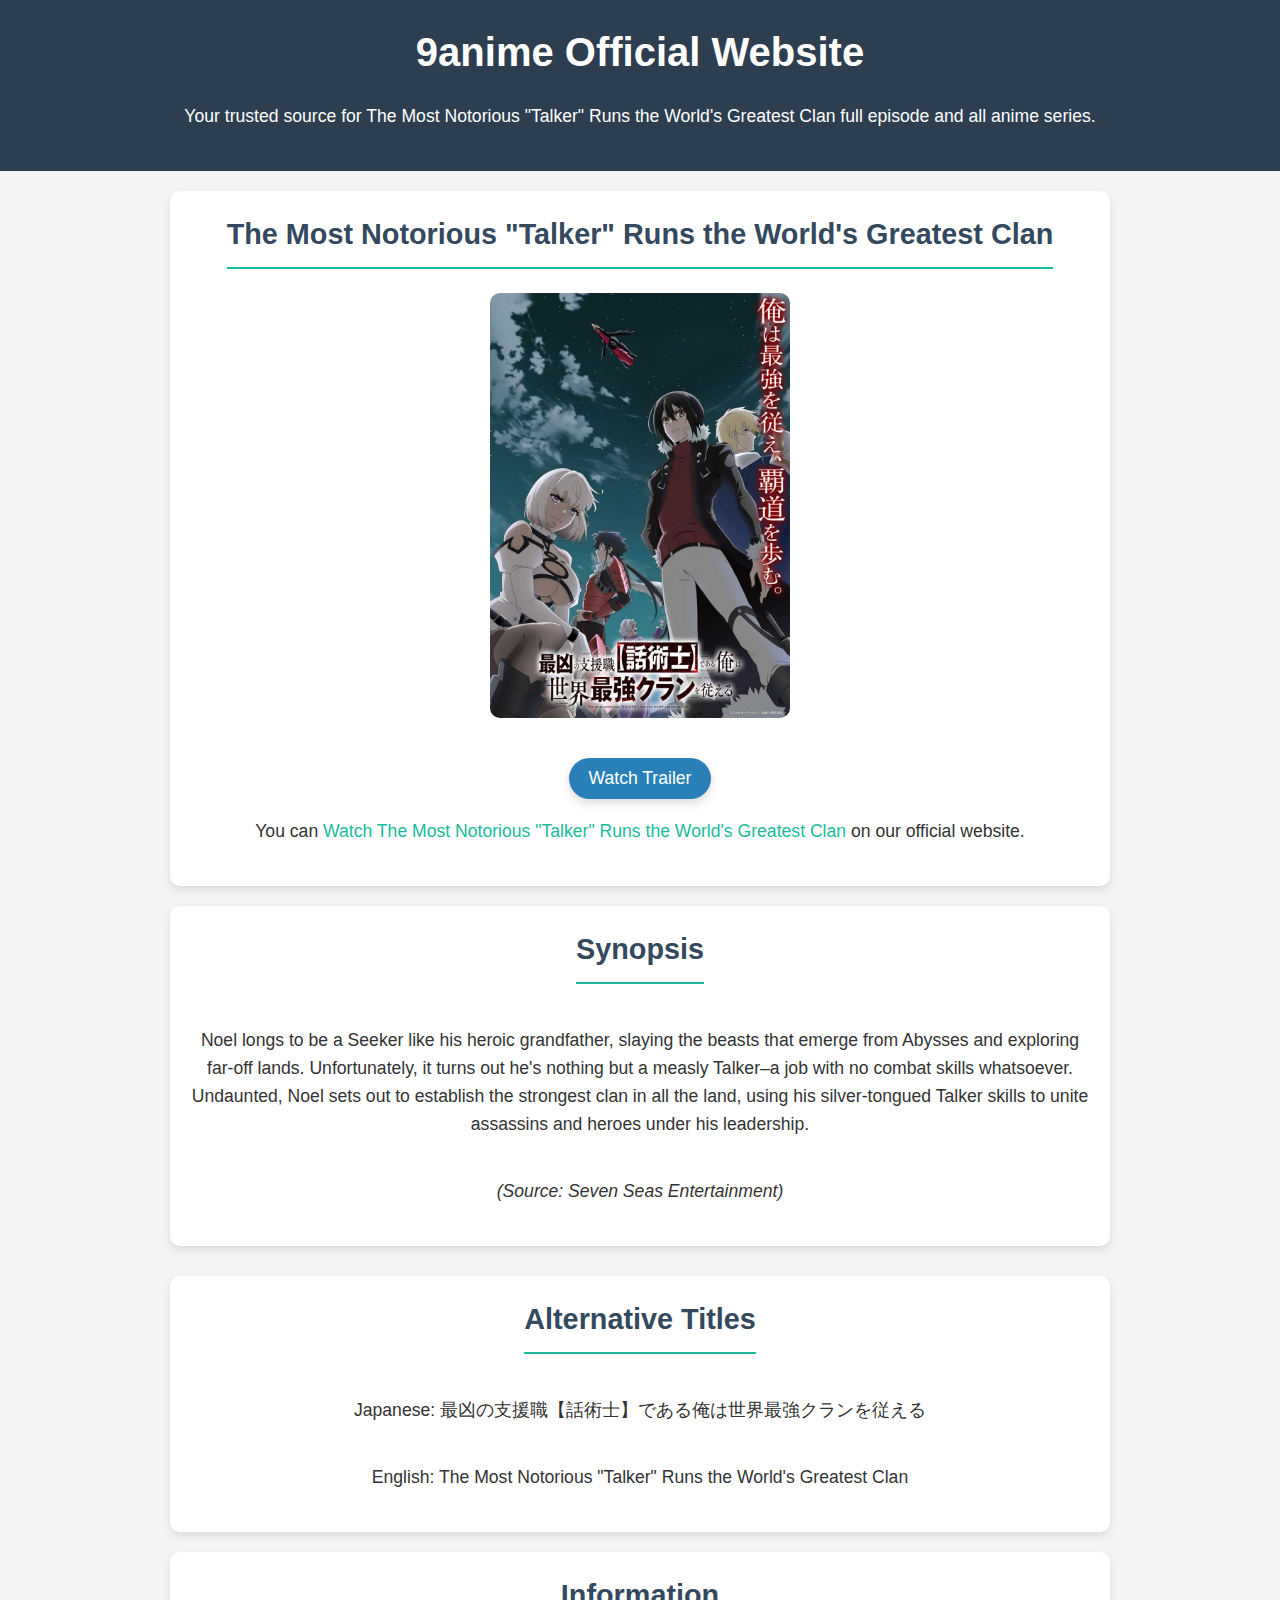
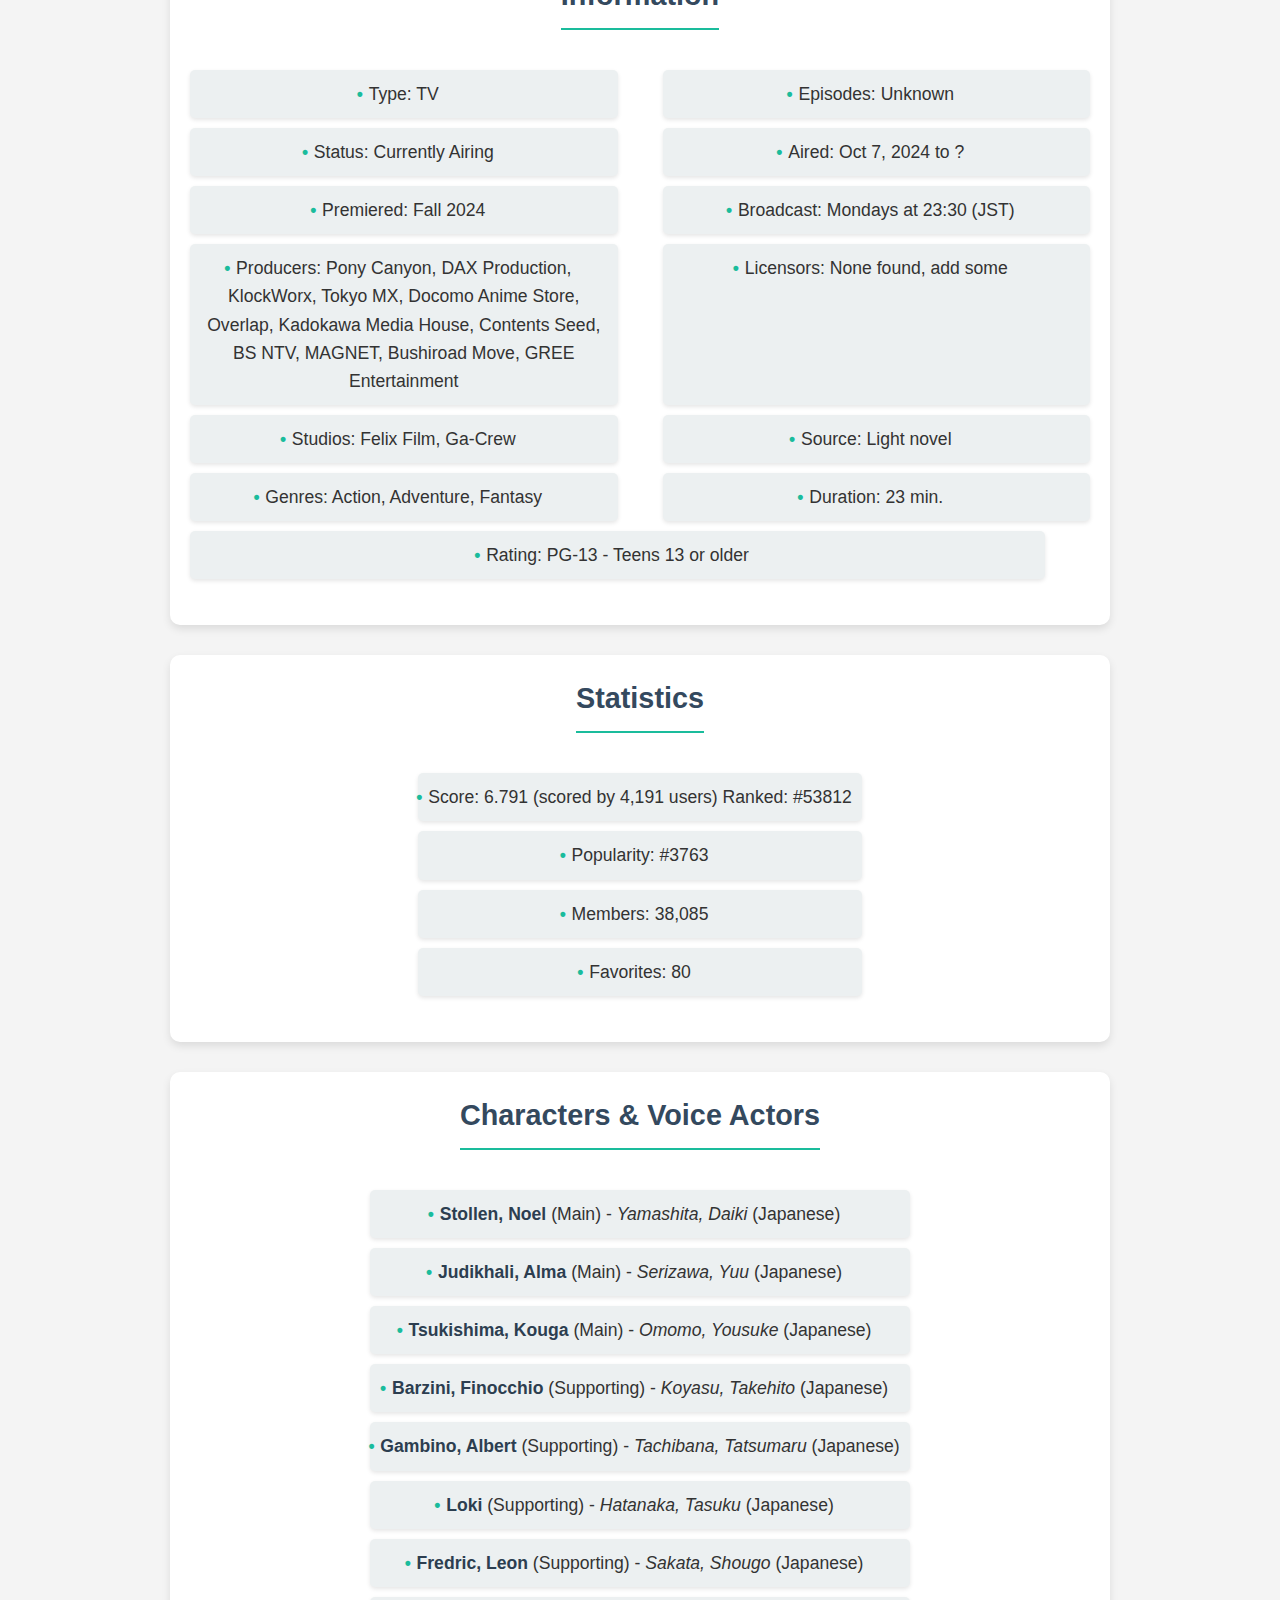
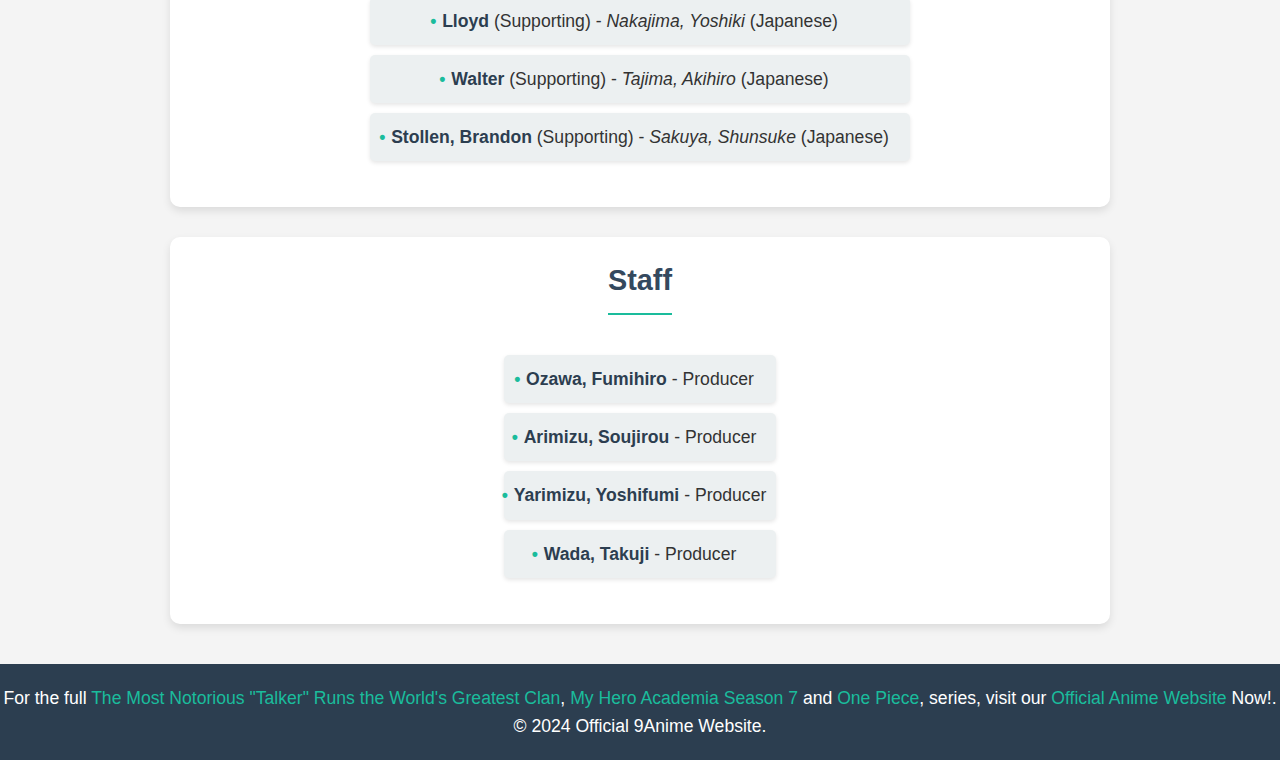
==== index.html @ 7490c6e0 "Add files via upload" ====
<!DOCTYPE html>
<html lang="en">
<head>
    <meta charset="UTF-8">
    <meta name="viewport" content="width=device-width, initial-scale=1.0">
    <meta name="description" content="Watch The Most Notorious Talker Runs the World's Greatest Clan full episodes and other popular anime series on 9anime.">
    <meta name="keywords" content="Saikyou no Shienshoku Wajutsushi de Aru Ore wa Sekai Saikyou Clan wo Shitagaeru, 9Anime, The Most Notorious Talker Runs the World's Greatest Clan, Watch Anime, The Most Notorious Talker Runs the World's Greatest Clan Trailer, Official 9 Anime Website">
    <meta name="author" content="Zorotv">
    <link rel="canonical" href="https://arifureta-season-3-official.gitlab.io/">
    <title>9anime Official Website | The Most Notorious "Talker" Runs the World's Greatest Clan</title>
    <link rel="stylesheet" href="styles.css">
    <script src="script.js" defer></script>
    <script type="application/ld+json">
    {
      "@context": "https://schema.org",
      "@type": "WebPage",
      "name": "9 Anime",
      "description": "A website dedicated to The Most Notorious "Talker" Runs the World's Greatest Clan full episodes and other anime series.",
      "url": "https://arifureta-season-3-official.gitlab.io/",
      "publisher": {
        "@type": "Organization",
        "name": "Official Anime"
      },
      "image": "https://arifureta-season-3-official.gitlab.io/145446l.jpg",
      "potentialAction": {
        "@type": "WatchAction",
        "target": "https://9anime.org.lv/anime/the-most-notorious-talker-runs-the-worlds-greatest-clan/"
      }
    }
    </script>
</head>
<body>
    <header>
        <h1>9anime Official Website</h1>
        <p>Your trusted source for The Most Notorious "Talker" Runs the World's Greatest Clan full episode and all anime series.</p>
    </header>

    <section class="poster-section">
        <h2>The Most Notorious "Talker" Runs the World's Greatest Clan</h2>
        <img src="145446l.jpg" alt="The Most Notorious Talker Runs the World's Greatest Clan " id="poster">
        <div id="poster-modal" class="modal">
            <span class="close">&times;</span>
            <img class="modal-content" id="modal-img">
        </div>
        <button id="watch-trailer">Watch Trailer</button>
        <p class="mixed-content">
            You can <a href="https://9anime.org.lv/anime/the-most-notorious-talker-runs-the-worlds-greatest-clan/" id="official-website">Watch The Most Notorious "Talker" Runs the World's Greatest Clan</a> on our official website.
        </p>
    </section>

    <div id="trailer-modal" class="modal">
        <span class="close">&times;</span>
        <div class="trailer-content">
            <iframe width="560" height="315" src="https://www.youtube.com/embed/A1kcb7MUczM?si=QyPS7ZY-ZirmkM7u&amp;start=1" title="YouTube video player" frameborder="0" allow="accelerometer; autoplay; clipboard-write; encrypted-media; gyroscope; picture-in-picture; web-share" referrerpolicy="strict-origin-when-cross-origin" allowfullscreen></iframe>
        </div>
    </div>

    <section class="synopsis-section">
        <h2>Synopsis</h2>
        <p>Noel longs to be a Seeker like his heroic grandfather, slaying the beasts that emerge from Abysses and exploring far-off lands. Unfortunately, it turns out he's nothing but a measly Talker–a job with no combat skills whatsoever. Undaunted, Noel sets out to establish the strongest clan in all the land, using his silver-tongued Talker skills to unite assassins and heroes under his leadership.</p>
        <p><em>(Source: Seven Seas Entertainment)</em></p>
    </section>
    
    <section class="alternative-titles">
        <h2>Alternative Titles</h2>
        <p>Japanese: 最凶の支援職【話術士】である俺は世界最強クランを従える</p>
        <p>English: The Most Notorious "Talker" Runs the World's Greatest Clan</p>
    </section>
    
    <section class="anime-info">
        <h2>Information</h2>
        <ul>
            <li>Type: TV</li>
            <li>Episodes: Unknown</li>
            <li>Status: Currently Airing</li>
            <li>Aired: Oct 7, 2024 to ?</li>
            <li>Premiered: Fall 2024</li>
            <li>Broadcast: Mondays at 23:30 (JST)</li>
            <li>Producers: Pony Canyon, DAX Production, KlockWorx, Tokyo MX, Docomo Anime Store, Overlap, Kadokawa Media House, Contents Seed, BS NTV, MAGNET, Bushiroad Move, GREE Entertainment</li>
            <li>Licensors: None found, add some</li>
            <li>Studios: Felix Film, Ga-Crew</li>
            <li>Source: Light novel</li>
            <li>Genres: Action, Adventure, Fantasy</li>
            <li>Duration: 23 min.</li>
            <li>Rating: PG-13 - Teens 13 or older</li>
        </ul>
    </section>
    
    <section class="statistics-section">
        <h2>Statistics</h2>
        <ul>
            <li>Score: 6.791 (scored by 4,191 users) Ranked: #53812</li>
            <li>Popularity: #3763</li>
            <li>Members: 38,085</li>
            <li>Favorites: 80</li>
        </ul>
    </section>
    
    <section class="characters-voice-actors">
        <h2>Characters & Voice Actors</h2>
        <ul>
            <li><strong>Stollen, Noel</strong> (Main) - <em>Yamashita, Daiki</em> (Japanese)</li>
            <li><strong>Judikhali, Alma</strong> (Main) - <em>Serizawa, Yuu</em> (Japanese)</li>
            <li><strong>Tsukishima, Kouga</strong> (Main) - <em>Omomo, Yousuke</em> (Japanese)</li>
            <li><strong>Barzini, Finocchio</strong> (Supporting) - <em>Koyasu, Takehito</em> (Japanese)</li>
            <li><strong>Gambino, Albert</strong> (Supporting) - <em>Tachibana, Tatsumaru</em> (Japanese)</li>
            <li><strong>Loki</strong> (Supporting) - <em>Hatanaka, Tasuku</em> (Japanese)</li>
            <li><strong>Fredric, Leon</strong> (Supporting) - <em>Sakata, Shougo</em> (Japanese)</li>
            <li><strong>Lloyd</strong> (Supporting) - <em>Nakajima, Yoshiki</em> (Japanese)</li>
            <li><strong>Walter</strong> (Supporting) - <em>Tajima, Akihiro</em> (Japanese)</li>
            <li><strong>Stollen, Brandon</strong> (Supporting) - <em>Sakuya, Shunsuke</em> (Japanese)</li>
        </ul>
    </section>
    
    <section class="staff-section">
        <h2>Staff</h2>
        <ul>
            <li><strong>Ozawa, Fumihiro</strong> - Producer</li>
            <li><strong>Arimizu, Soujirou</strong> - Producer</li>
            <li><strong>Yarimizu, Yoshifumi</strong> - Producer</li>
            <li><strong>Wada, Takuji</strong> - Producer</li>
        </ul>
    </section>    
    
    <footer>
        <p>For the full <a href="https://9anime.org.lv/anime/the-most-notorious-talker-runs-the-worlds-greatest-clan/" target="_blank">The Most Notorious "Talker" Runs the World's Greatest Clan</a>, <a href="https://my-hero-academia-season-7-9anime-090991.gitlab.io/" target="_blank">My Hero Academia Season 7</a> and <a href="https://9anime-official.s3.eu-north-1.amazonaws.com/index.html" target="_blank">One Piece</a>, series, visit our <a href="https://9anime.org.lv/" target="_blank">Official Anime Website</a> Now!.</p>
        <p>&copy; 2024 Official 9Anime Website.</p>
    </footer>
</body>
</html>
---- styles.css ----
/* General Styles */
body {
    font-family: 'Arial', sans-serif;
    margin: 0;
    padding: 0;
    background-color: #f4f4f4;
    color: #333;
    line-height: 1.6;
}

header {
    background-color: #2c3e50;
    color: white;
    padding: 20px 0;
    text-align: center;
}

header h1 {
    margin: 0;
    font-size: 2.5em;
}

/* Ensure space between the content and footer */
footer {
    background-color: #2c3e50;
    color: white;
    padding: 20px 0;
    text-align: center;
    position: relative;
    width: 100%;
}

footer p {
    margin: 0;
}

a {
    color: #1abc9c;
    text-decoration: none;
}

a:hover {
    text-decoration: underline;
}

/* Section and Poster Style */
section {
    margin: 20px auto;
    padding: 20px;
    background-color: white;
    border-radius: 10px;
    max-width: 900px;
    box-shadow: 0 4px 12px rgba(0,0,0,0.15);
    display: flex;
    flex-direction: column;
    align-items: center;
    text-align: center;
}

#poster {
    width: 250px;
    border-radius: 10px;
    cursor: pointer;
    transition: transform 0.3s ease, box-shadow 0.3s ease;
    margin-bottom: 20px;
}

#poster:hover {
    transform: scale(1.05);
    box-shadow: 0 6px 15px rgba(0,0,0,0.2);
}

/* Button Styles */
button {
    margin-top: 10px;
    padding: 12px 30px;
    background-color: #1abc9c;
    color: white;
    border: none;
    cursor: pointer;
    font-size: 1.2em;
    border-radius: 25px;
    box-shadow: 0 4px 10px rgba(0,0,0,0.15);
    transition: background-color 0.3s ease, box-shadow 0.3s ease;
}

button:hover {
    background-color: #16a085;
    box-shadow: 0 6px 12px rgba(0,0,0,0.2);
}

/* Add space between the last section and footer */
section {
    margin: 20px auto;
    padding: 20px;
    background-color: white;
    border-radius: 10px;
    max-width: 900px;
    box-shadow: 0 4px 8px rgba(0,0,0,0.1);
}

footer {
    margin-top: 40px; /* Adds space between content and footer */
}

.synopsis-section, .background-section, .anime-info, .statistics-section, .related-entries, .characters-voice-actors, .staff-section {
    margin-bottom: 30px;
}

h2 {
    color: #34495e;
    margin-top: 0;
    border-bottom: 2px solid #1abc9c;
    padding-bottom: 10px;
    font-size: 1.8em;
}

p {
    font-size: 1.1em;
    margin-bottom: 1.2em;
}

ul {
    list-style-type: none;
    padding: 0;
}

li {
    font-size: 1.1em;
    margin-bottom: 10px;
    padding-left: 20px;
    position: relative;
}

li::before {
    content: "\2022";
    color: #1abc9c;
    font-weight: bold;
    display: inline-block;
    width: 1em;
    margin-left: -1em;
}

/* Sections Specific Styles */
.synopsis-section, .background-section, .anime-info, .statistics-section, .related-entries, .characters-voice-actors, .staff-section {
    margin-bottom: 30px;
}

/* Card Style for Characters, Staff, and Statistics */
ul li {
    background-color: #ecf0f1;
    padding: 10px;
    margin-bottom: 10px;
    border-radius: 5px;
    box-shadow: 0 2px 4px rgba(0,0,0,0.1);
}

li strong {
    color: #2c3e50;
}

/* Table Style for Information Section */
.anime-info ul {
    display: flex;
    flex-wrap: wrap;
}

.anime-info ul li {
    flex: 1 1 45%;
    margin-right: 5%;
}

.anime-info ul li:nth-child(2n) {
    margin-right: 0;
}

@media screen and (max-width: 768px) {
    .anime-info ul li {
        flex: 1 1 100%;
        margin-right: 0;
    }
}

/* Media Query for Mobile Responsiveness */
@media screen and (max-width: 768px) {
    body {
        font-size: 1em;
    }

    header h1 {
        font-size: 2em;
    }

    section {
        margin: 10px;
        padding: 15px;
    }

    h2 {
        font-size: 1.5em;
    }

    p, li {
        font-size: 1em;
    }

    footer {
        padding: 15px 0;
    }
}

/* Modal (Pop-up) Styles for Trailer and Poster */
.modal {
    display: none;
    position: fixed;
    z-index: 1;
    left: 0;
    top: 0;
    width: 100%;
    height: 100%;
    background-color: rgba(0,0,0,0.7);
}

.modal-content {
    margin: auto;
    display: block;
    width: 80%;
    max-width: 700px;
}

.close {
    position: absolute;
    top: 10px;
    right: 25px;
    color: white;
    font-size: 30px;
    font-weight: bold;
    cursor: pointer;
}

.trailer-content {
    position: relative;
    margin: 5% auto;
    padding: 20px;
    width: 90%;
    max-width: 800px;
}

#poster {
    width: 300px;
    cursor: pointer;
    transition: transform 0.3s ease;
}

#poster:hover {
    transform: scale(1.1);
}

button {
    margin-top: 20px;
    padding: 10px 20px;
    background-color: #2980b9;
    color: white;
    border: none;
    cursor: pointer;
    font-size: 1.1em;
    transition: background-color 0.3s ease;
}

button:hover {
    background-color: #3498db;
}
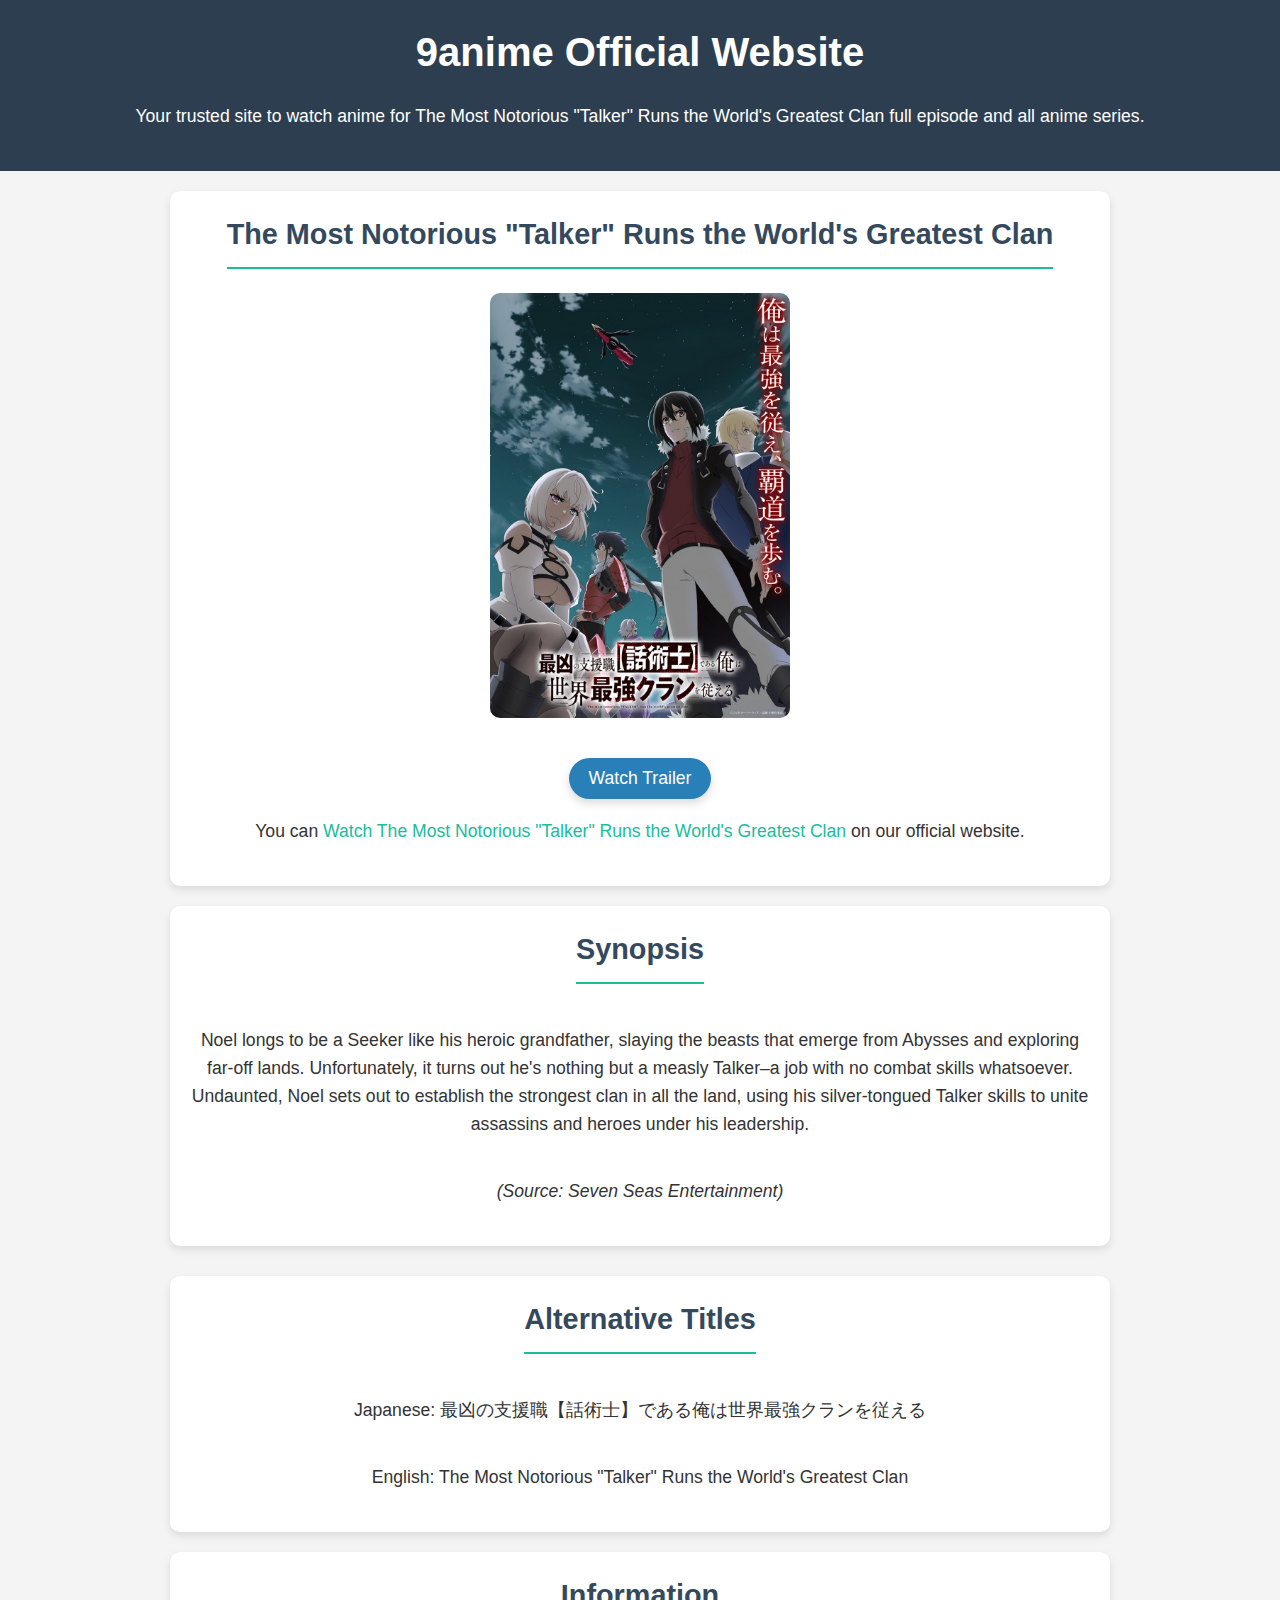
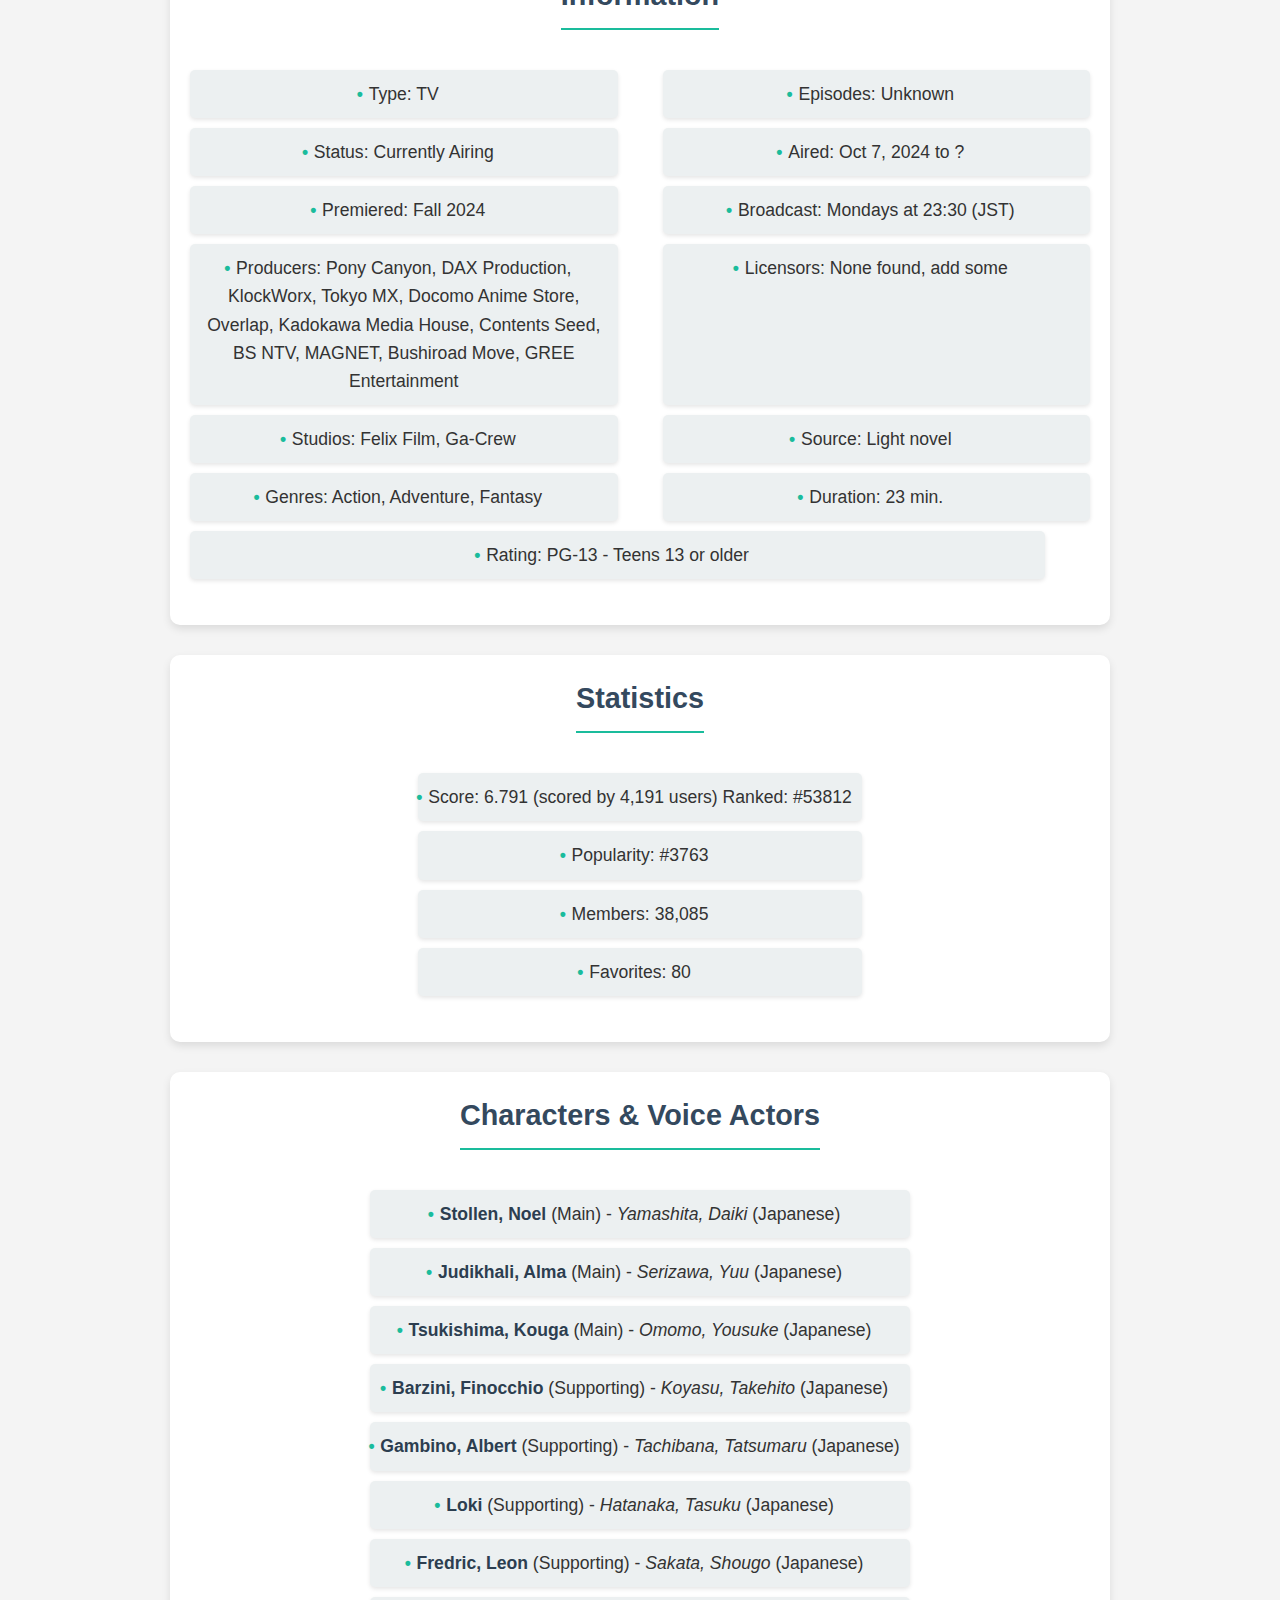
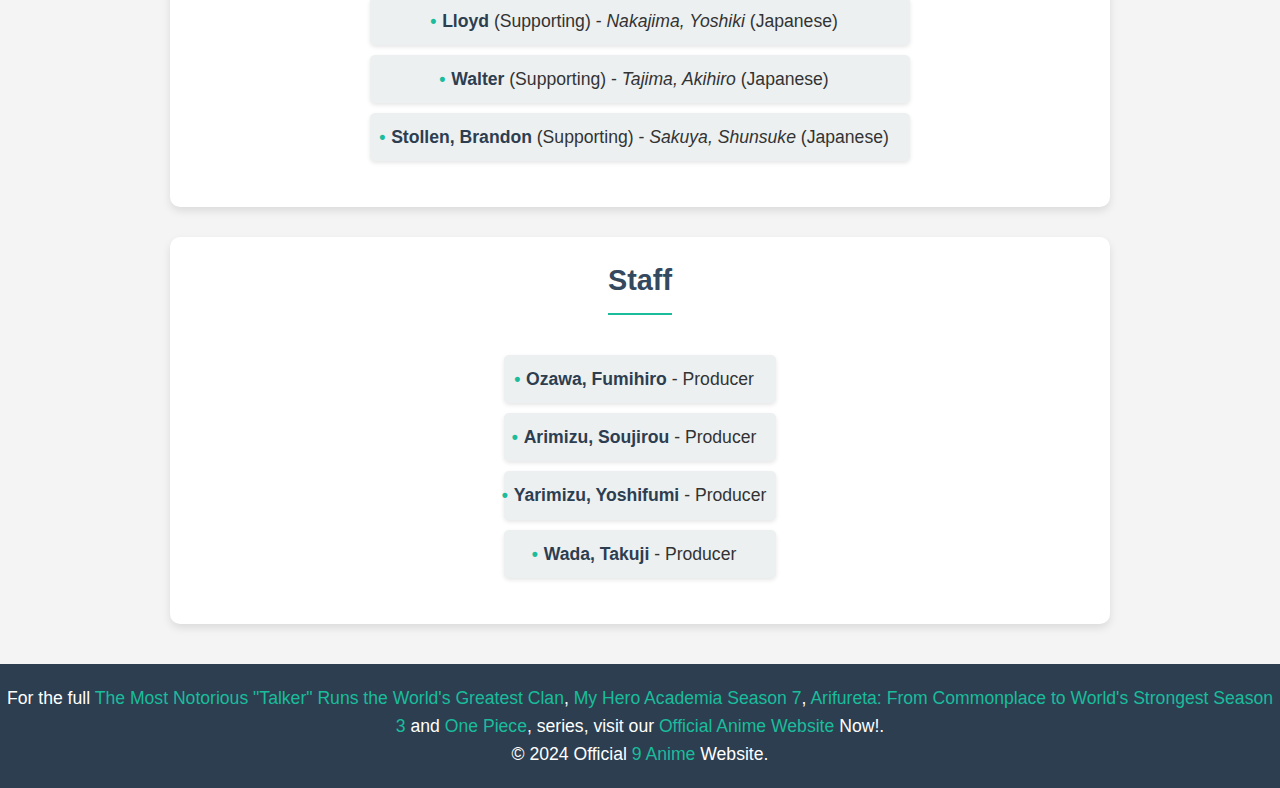
==== commit ffb8518a: "Update index.html" ====
--- a/index.html
+++ b/index.html
@@ -6,7 +6,7 @@
     <meta name="description" content="Watch The Most Notorious Talker Runs the World's Greatest Clan full episodes and other popular anime series on 9anime.">
     <meta name="keywords" content="Saikyou no Shienshoku Wajutsushi de Aru Ore wa Sekai Saikyou Clan wo Shitagaeru, 9Anime, The Most Notorious Talker Runs the World's Greatest Clan, Watch Anime, The Most Notorious Talker Runs the World's Greatest Clan Trailer, Official 9 Anime Website">
     <meta name="author" content="Zorotv">
-    <link rel="canonical" href="https://arifureta-season-3-official.gitlab.io/">
+    <link rel="canonical" href="https://sites-to-watch-anime-free-f9c1cc093d48.herokuapp.com/">
     <title>9anime Official Website | The Most Notorious "Talker" Runs the World's Greatest Clan</title>
     <link rel="stylesheet" href="styles.css">
     <script src="script.js" defer></script>
@@ -16,15 +16,15 @@
       "@type": "WebPage",
       "name": "9 Anime",
       "description": "A website dedicated to The Most Notorious "Talker" Runs the World's Greatest Clan full episodes and other anime series.",
-      "url": "https://arifureta-season-3-official.gitlab.io/",
+      "url": "https://sites-to-watch-anime-free-f9c1cc093d48.herokuapp.com/",
       "publisher": {
         "@type": "Organization",
         "name": "Official Anime"
       },
-      "image": "https://arifureta-season-3-official.gitlab.io/145446l.jpg",
+      "image": "https://sites-to-watch-anime-free-f9c1cc093d48.herokuapp.com/145446l.jpg",
       "potentialAction": {
         "@type": "WatchAction",
-        "target": "https://9anime.org.lv/anime/the-most-notorious-talker-runs-the-worlds-greatest-clan/"
+        "target": "https://sites-to-watch-anime-free-f9c1cc093d48.herokuapp.com/"
       }
     }
     </script>
@@ -32,7 +32,7 @@
 <body>
     <header>
         <h1>9anime Official Website</h1>
-        <p>Your trusted source for The Most Notorious "Talker" Runs the World's Greatest Clan full episode and all anime series.</p>
+        <p>Your trusted site to watch anime for The Most Notorious "Talker" Runs the World's Greatest Clan full episode and all anime series.</p>
     </header>
 
     <section class="poster-section">
@@ -123,8 +123,8 @@
     </section>    
     
     <footer>
-        <p>For the full <a href="https://9anime.org.lv/anime/the-most-notorious-talker-runs-the-worlds-greatest-clan/" target="_blank">The Most Notorious "Talker" Runs the World's Greatest Clan</a>, <a href="https://my-hero-academia-season-7-9anime-090991.gitlab.io/" target="_blank">My Hero Academia Season 7</a> and <a href="https://9anime-official.s3.eu-north-1.amazonaws.com/index.html" target="_blank">One Piece</a>, series, visit our <a href="https://9anime.org.lv/" target="_blank">Official Anime Website</a> Now!.</p>
-        <p>&copy; 2024 Official 9Anime Website.</p>
+        <p>For the full <a href="https://9anime.org.lv/anime/the-most-notorious-talker-runs-the-worlds-greatest-clan/" target="_blank">The Most Notorious "Talker" Runs the World's Greatest Clan</a>, <a href="https://my-hero-academia-season-7-9anime-090991.gitlab.io/" target="_blank">My Hero Academia Season 7</a>, <a href="https://official-9anime.github.io/Arifureta-From-Commonplace-to-World-s-Strongest-Season-3/" target="_blank">Arifureta: From Commonplace to World's Strongest Season 3</a>  and <a href="https://9anime-official.s3.eu-north-1.amazonaws.com/index.html" target="_blank">One Piece</a>, series, visit our <a href="https://9anime.org.lv/" target="_blank">Official Anime Website</a> Now!.</p>
+        <p>&copy; 2024 Official <a href="https://sites-to-watch-anime-free-f9c1cc093d48.herokuapp.com/">9 Anime</a> Website.</p>
     </footer>
 </body>
 </html>
